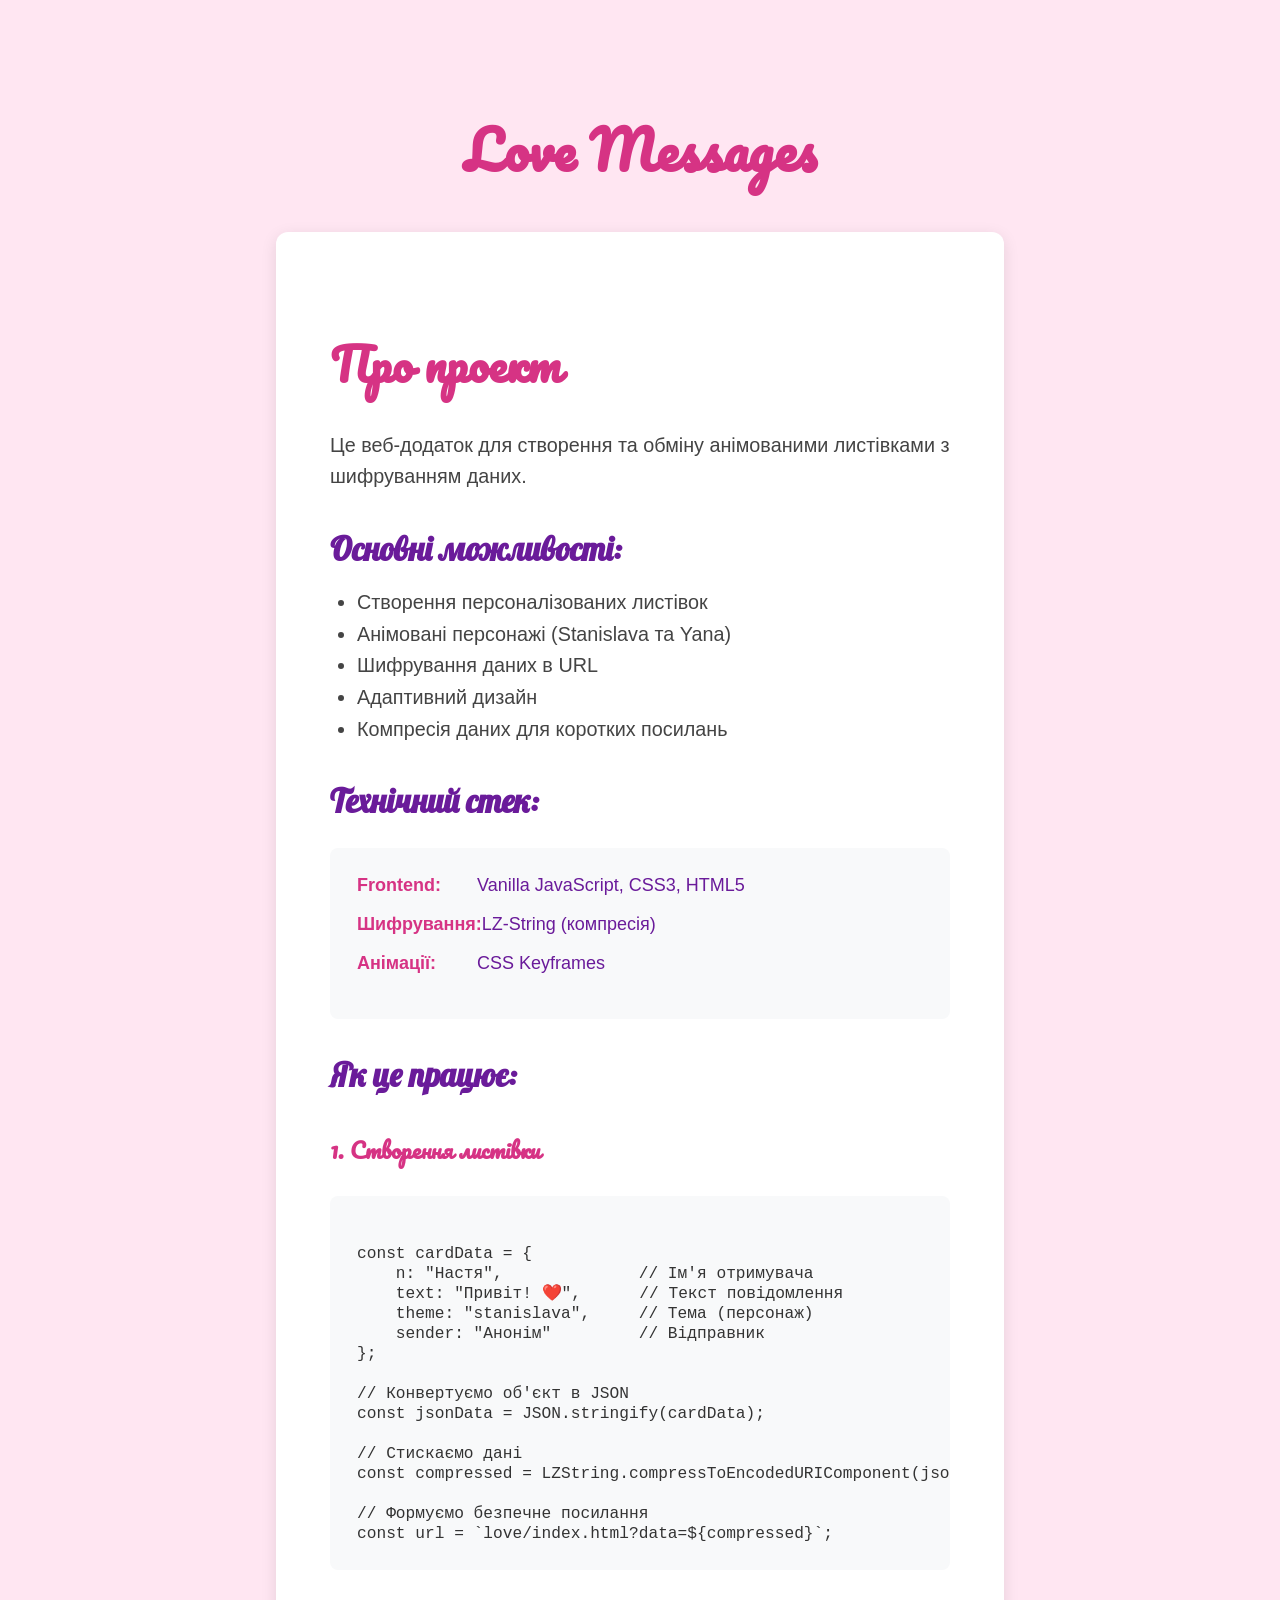
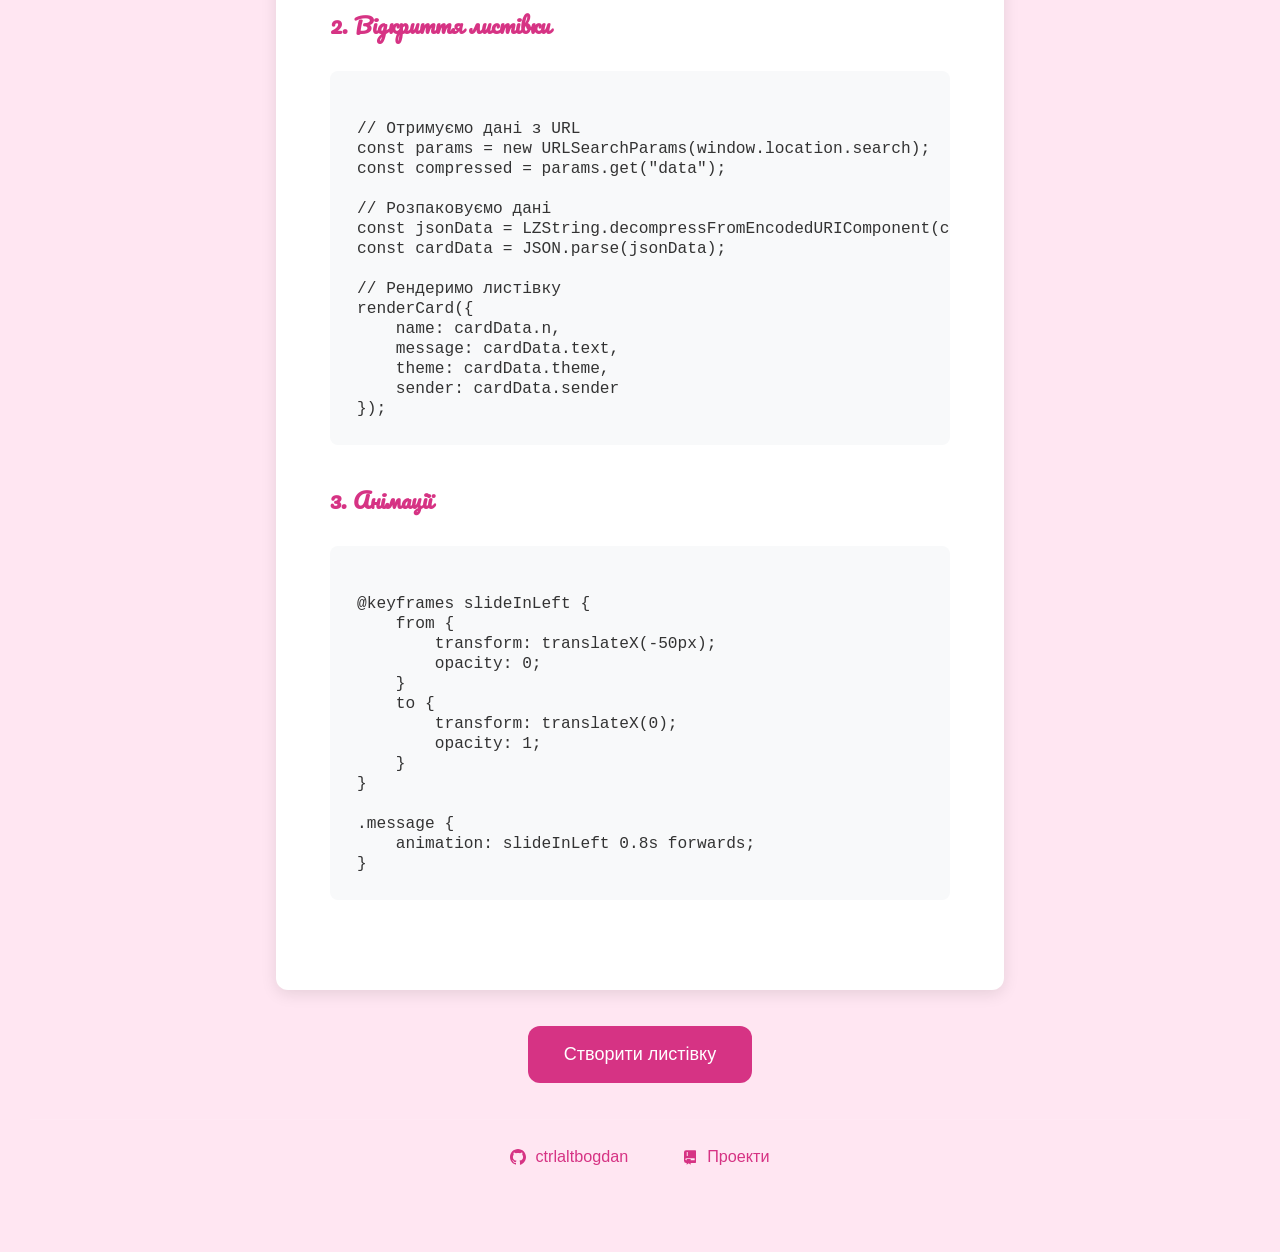
==== index.html @ c69ebb9a "v1.0.0" ====
<!DOCTYPE html>
<html lang="uk">
  <head>
    <meta charset="UTF-8" />
    <meta
      name="viewport"
      content="width=device-width, initial-scale=1.0, user-scalable=no"
    />
    <title>Love Messages - Створюй та діліться листівками</title>
    <link rel="stylesheet" href="./css/styles.css" />
  </head>
  <body>
    <div class="container main-page">
      <h1>Love Messages</h1>
      <div class="description-card">
        <h2>Про проект</h2>
        <p>
          Це веб-додаток для створення та обміну анімованими листівками з
          шифруванням даних.
        </p>

        <h3>Основні можливості:</h3>
        <ul>
          <li>Створення персоналізованих листівок</li>
          <li>Анімовані персонажі (Stanislava та Yana)</li>
          <li>Шифрування даних в URL</li>
          <li>Адаптивний дизайн</li>
          <li>Компресія даних для коротких посилань</li>
        </ul>

        <h3>Технічний стек:</h3>
        <div class="tech-stack">
          <div class="tech-item">
            <span class="tech-label">Frontend:</span>
            <span class="tech-value">Vanilla JavaScript, CSS3, HTML5</span>
          </div>
          <div class="tech-item">
            <span class="tech-label">Шифрування:</span>
            <span class="tech-value">LZ-String (компресія)</span>
          </div>
          <div class="tech-item">
            <span class="tech-label">Анімації:</span>
            <span class="tech-value">CSS Keyframes</span>
          </div>
        </div>

        <h3>Як це працює:</h3>
        <div class="code-blocks">
          <div class="code-section">
            <h4>1. Створення листівки</h4>
            <pre class="xcode-theme"><code class="css">
const cardData = {
    n: "Настя",              // Ім'я отримувача
    text: "Привіт! ❤️",      // Текст повідомлення
    theme: "stanislava",     // Тема (персонаж)
    sender: "Анонім"         // Відправник
};

// Конвертуємо об'єкт в JSON
const jsonData = JSON.stringify(cardData);

// Стискаємо дані
const compressed = LZString.compressToEncodedURIComponent(jsonData);

// Формуємо безпечне посилання
const url = `love/index.html?data=${compressed}`;</code></pre>
          </div>

          <div class="code-section">
            <h4>2. Відкриття листівки</h4>
            <pre class="xcode-theme"><code class="css">
// Отримуємо дані з URL
const params = new URLSearchParams(window.location.search);
const compressed = params.get("data");

// Розпаковуємо дані
const jsonData = LZString.decompressFromEncodedURIComponent(compressed);
const cardData = JSON.parse(jsonData);

// Рендеримо листівку
renderCard({
    name: cardData.n,
    message: cardData.text,
    theme: cardData.theme,
    sender: cardData.sender
});</code></pre>
          </div>

          <div class="code-section">
            <h4>3. Анімації</h4>
            <pre class="xcode-theme"><code class="css">
@keyframes slideInLeft {
    from {
        transform: translateX(-50px);
        opacity: 0;
    }
    to {
        transform: translateX(0);
        opacity: 1;
    }
}

.message {
    animation: slideInLeft 0.8s forwards;
}</code></pre>
          </div>
        </div>
      </div>

      <div class="cta-buttons">
        <a href="create/index.html" class="btn primary">Створити листівку</a>
      </div>
    </div>
    <footer class="footer">
      <div class="footer-links">
        <a href="https://github.com/CtrlAltBogdan" class="footer-link">
          <svg viewBox="0 0 24 24" fill="currentColor">
            <path
              d="M12 0C5.37 0 0 5.37 0 12c0 5.3 3.438 9.8 8.205 11.385.6.113.82-.258.82-.577 0-.285-.01-1.04-.015-2.04-3.338.724-4.042-1.61-4.042-1.61C4.422 18.07 3.633 17.7 3.633 17.7c-1.087-.744.084-.729.084-.729 1.205.084 1.838 1.236 1.838 1.236 1.07 1.835 2.809 1.305 3.495.998.108-.776.417-1.305.76-1.605-2.665-.3-5.466-1.332-5.466-5.93 0-1.31.465-2.38 1.235-3.22-.135-.303-.54-1.523.105-3.176 0 0 1.005-.322 3.3 1.23.96-.267 1.98-.399 3-.405 1.02.006 2.04.138 3 .405 2.28-1.552 3.285-1.23 3.285-1.23.645 1.653.24 2.873.12 3.176.765.84 1.23 1.91 1.23 3.22 0 4.61-2.805 5.625-5.475 5.92.42.36.81 1.096.81 2.22 0 1.606-.015 2.896-.015 3.286 0 .315.21.69.825.57C20.565 21.795 24 17.295 24 12c0-6.63-5.37-12-12-12"
            />
          </svg>
          ctrlaltbogdan
        </a>
        <a
          href="https://ctrlaltbogdan.github.io/home-work-school/"
          class="footer-link"
        >
          <svg viewBox="0 0 24 24" fill="currentColor">
            <path
              d="M13 21v2.5l-3-2-3 2V21h-.5A3.5 3.5 0 0 1 3 17.5V5a3 3 0 0 1 3-3h14a1 1 0 0 1 1 1v17a1 1 0 0 1-1 1h-7zm-6-4v-2h6v2h6v-3H6.5a1.5 1.5 0 0 0 0 3H7zM7 5v2h2V5H7zm0 3v2h2V8H7zm0 3в2h2v-2H7z"
            />
          </svg>
          Проекти
        </a>
      </div>
    </footer>
  </body>
</html>
---- css/styles.css ----
@import url('https://fonts.googleapis.com/css2?family=Pacifico&display=swap');
@import url('https://fonts.googleapis.com/css2?family=Lobster&display=swap');

:root {
    --primary-color: #d63384;
    --secondary-color: #6a1b9a;
    --background-color: #ffe6f2;
    --text-color: #444;
    --border-radius: 12px;
    --container-padding: 20px;
}

.container {
    width: min(90%, 1200px);
    margin: 0 auto;
    padding: var(--container-padding);
    box-sizing: border-box;
}

body {
    margin: 0;
    padding: 0;
    background-color: var(--background-color);
    min-height: 100vh;
    font-family: Arial, sans-serif;
    background-color: var(--background-color);
    margin: 0;
    padding: 20px;
    transition: all 0.3s ease;
}

h1 {
    text-align: center;
    font-family: 'Pacifico', cursive;
    color: var(--primary-color);
    margin-bottom: 20px;
    transition: color 0.3s ease;
    font-size: clamp(2rem, 5vw, 3rem);
}

html {
    font-size: 16px;
}

@media (min-width: 768px) {
    html {
        font-size: 18px;
    }
}

form {
    width: min(100%, 500px);
    margin: 1rem auto;
    padding: clamp(1rem, 5vw, 2rem);
    background: #fff;
    border-radius: var(--border-radius);
    box-shadow: 0 4px 16px rgba(0, 0, 0, 0.1);
}

form input[type="text"],
form textarea {
    width: 100%;
    padding: clamp(0.5rem, 2vw, 1rem);
    margin-bottom: 1rem;
    font-size: clamp(14px, 2vw, 16px);
}

#card {
    width: min(100%, 700px);
    margin: 1rem auto;
    padding: clamp(1rem, 5vw, 2.5rem);
    background: #fff;
    border-radius: var(--border-radius);
}

.card-header {
    text-align: center;
    padding: 10px;
    border-bottom: 1px solid #ddd;
}

.card-body {
    display: flex;
    gap: 1rem;
    padding: 15px 0;
}

@media (max-width: 768px) {
    .card-body {
        flex-direction: column;
    }
}

.card-content {
    display: grid;
    gap: 1rem;
    grid-template-columns: 1fr;
    opacity: 0;
    animation: fadeIn 1s forwards;
    min-height: 100%;
    align-content: space-between;
}

@media (min-width: 768px) {
    .card-content {
        grid-template-columns: repeat(2, 1fr);
        align-items: center;
    }
}

.image-container img {
    width: 100%;
    height: auto;
    max-height: 60vh;
    object-fit: contain;
}

.message {
    font-size: clamp(1rem, 2.5vw, 1.2rem);
    line-height: 1.6;
    word-wrap: break-word;
    overflow-wrap: break-word;
    white-space: normal;
    word-break: break-all;
    overflow-wrap: break-word;
    max-height: 300px;
    overflow-y: auto;
    scrollbar-width: thin;
    scrollbar-color: var(--primary-color) #ffe6f2;
}

.message h1 {
    font-size: clamp(1.5rem, 5vw, 2.5rem);
    margin-bottom: 1rem;
    font-family: 'Pacifico', cursive;
    color: var(--primary-color);
    margin-bottom: 10px;
    animation: slideInLeft 0.8s forwards;
    opacity: 0;
}

.message p {
    font-family: 'Lobster', cursive;
    color: var(--secondary-color);
    font-size: clamp(0.8rem, 2vw, 1rem);
    margin-bottom: 15px;
    animation: slideInRight 0.8s forwards;
    opacity: 0;
}

.message .sender {
    font-family: Arial, sans-serif;
    font-size: 14px;
    color: #444;
    text-align: right;
    animation: fadeIn 1s forwards;
    opacity: 0;
    margin-top: 0;
    margin-bottom: 10px;
}

button {
    font-size: clamp(14px, 2.5vw, 16px);
    padding: clamp(0.5rem, 2vw, 1rem) clamp(1rem, 4vw, 2rem);
    width: fit-content;
}

@media (max-width: 320px) {
    :root {
        --container-padding: 10px;
    }

    .message h1 {
        font-size: 1.2rem;
    }

    form label {
        font-size: 0.9rem;
    }
}

@media (min-width: 321px) and (max-width: 480px) {

    form,
    #card {
        padding: 15px;
    }

    .radio-group label {
        display: block;
        margin-bottom: 0.5rem;
    }
}

@media (min-width: 481px) and (max-width: 1024px) {
    .card-content {
        gap: 2rem;
    }

    .message {
        max-height: 400px;
        overflow-y: auto;
    }
}

@media (min-width: 1025px) {
    .container {
        padding: 40px;
    }

    .card-content {
        gap: 3rem;
    }

    form input[type="text"],
    form textarea {
        font-size: 16px;
    }
}

@media (min-width: 1400px) {
    html {
        font-size: 20px;
    }

    .container {
        max-width: 1400px;
    }
}

@media (orientation: landscape) and (max-height: 600px) {
    .card-content {
        grid-template-columns: repeat(2, 1fr);
    }

    .image-container img {
        max-height: 70vh;
    }
}

body {
    font-family: Arial, sans-serif;
    background-color: #ffe6f2;
    margin: 0;
    padding: 20px;
    transition: all 0.3s ease;
}

h1 {
    text-align: center;
    font-family: 'Pacifico', cursive;
    color: #d63384;
    margin-bottom: 20px;
    transition: color 0.3s ease;
}

form {
    max-width: 500px;
    margin: 20px auto;
    padding: 30px;
    background: #fff;
    border-radius: 12px;
    box-shadow: 0 4px 16px rgba(0, 0, 0, 0.1);
    transition: box-shadow 0.3s ease;
}

form label {
    display: block;
    margin-bottom: 8px;
    color: #777;
    font-size: 14px;
}

form input[type="text"],
form textarea {
    width: 100%;
    padding: 12px;
    margin-bottom: 20px;
    border: 2px solid #ddd;
    border-radius: 8px;
    box-sizing: border-box;
    font-size: 16px;
    transition: border-color 0.3s ease;
    color: #555;
}

form input[type="text"]:focus,
form textarea:focus {
    border-color: #d63384;
    outline: none;
    box-shadow: 0 2px 6px rgba(0, 0, 0, 0.1);
}

form textarea {
    height: 150px;
    resize: vertical;
    line-height: 1.6;
}

form input::placeholder,
form textarea::placeholder {
    color: #aaa;
    font-style: italic;
}

.radio-group {
    margin-bottom: 20px;
}

.radio-group label {
    display: inline-flex;
    align-items: center;
    margin-right: 15px;
    cursor: pointer;
    color: #555;
}

.radio-group input[type="radio"] {
    margin-right: 5px;
    appearance: none;
    width: 18px;
    height: 18px;
    border: 2px solid #ddd;
    border-radius: 50%;
    outline: none;
    cursor: pointer;
    transition: border-color 0.3s ease;
}

.radio-group input[type="radio"]:checked {
    border-color: #d63384;
    background-color: #d63384;
    background-image: radial-gradient(closest-side, white, white 60%, transparent 65%, transparent);
}

#card {
    max-width: 700px;
    margin: 30px auto;
    background: #fff;
    padding: 40px;
    border-radius: 16px;
    text-align: center;
    box-shadow: 0 6px 20px rgba(0, 0, 0, 0.15);
    transition: box-shadow 0.3s ease;
}

.sender {
    text-align: right;
    animation: slideInRight 0.8s forwards;
    color: #4444447a;
}

.card-content {
    display: flex;
    align-items: center;
    justify-content: space-between;
    opacity: 0;
    animation: fadeIn 1s forwards;
}

.message {
    padding: 20px;
    flex: 1;
    word-wrap: break-word;
    overflow-wrap: break-word;
    max-height: 300px;
    overflow-y: auto;
}

.image-container {
    padding: 20px;
    flex: 1;
    text-align: center;
}

button {
    background-color: #d63384;
    color: #fff;
    border: none;
    padding: 12px 24px;
    border-radius: 8px;
    margin-top: 20px;
    cursor: pointer;
    font-size: 16px;
    transition: background-color 0.3s ease, transform 0.2s ease;
    box-shadow: 0 2px 6px rgba(0, 0, 0, 0.1);
}

button:hover {
    background-color: #b52a6e;
    transform: translateY(-2px);
}

button:active {
    transform: translateY(0);
    box-shadow: 0 1px 4px rgba(0, 0, 0, 0.1);
}

@keyframes slideInLeft {
    from {
        transform: translateX(-50px);
        opacity: 0;
    }

    to {
        transform: translateX(0);
        opacity: 1;
    }
}

@keyframes slideInRight {
    from {
        transform: translateX(50px);
        opacity: 0;
    }

    to {
        transform: translateX(0);
        opacity: 1;
    }
}

@keyframes fadeIn {
    from {
        opacity: 0;
    }

    to {
        opacity: 1;
    }
}

.theme-yana .message {
    order: 1;
    animation: slideInLeft 1s forwards;
    text-align: left;
}

.theme-yana .image-container {
    order: 2;
    animation: slideInRight 1s forwards;
}

.theme-stanislava .message {
    order: 2;
    animation: slideInRight 1s forwards;
    text-align: right;
}

.theme-stanislava .image-container {
    order: 1;
    animation: slideInLeft 1s forwards;
}

.theme-stanislava .image-container img {
    transform: scaleX(-1);
}

.theme-yana .image-container img {
    transform: none;
}

.message h1 {
    font-family: 'Pacifico', cursive;
    color: #d63384;
}

.message p {
    font-family: 'Lobster', cursive;
    color: #6a1b9a;
}

.message .sender {
    font-family: Arial, sans-serif;
    font-size: 14px;
    color: #444;
    margin-top: 10px;
}

@media only screen and (max-width: 768px) {
    body {
        padding: 10px;
    }

    h1 {
        font-size: 2em;
    }

    form,
    #card {
        max-width: 95%;
        padding: 20px;
    }

    form label {
        font-size: 16px;
    }

    form input[type="text"],
    form textarea {
        font-size: 18px;
        padding: 12px;
    }

    .card-content {
        flex-direction: column;
    }

    .message,
    .image-container {
        padding: 15px;
    }

    button {
        font-size: 18px;
        padding: 14px 28px;
    }
}

img {
    max-width: 100%;
    height: auto;
}

.container {
    width: 90%;
    max-width: 1200px;
    margin: 0 auto;
    padding: 20px;
}

#card,
form {
    width: 100%;
    box-sizing: border-box;
}

@media only screen and (min-width: 1025px) {
    body {
        padding: 30px;
    }

    h1 {
        font-size: 3em;
    }

    form,
    #card {
        max-width: 800px;
        padding: 40px;
    }

    .card-content {
        flex-direction: row;
    }

    .message,
    .image-container {
        padding: 20px;
    }

    button {
        font-size: 18px;
        padding: 14px 28px;
    }
}

@media only screen and (min-width: 1025px) {
    .card-content {
        display: block;
    }

    .card-header {
        text-align: center;
        margin-bottom: 20px;
        border-bottom: 1px solid #ddd;
        padding-bottom: 10px;
    }

    .card-body {
        display: flex;
        flex-direction: row;
        justify-content: space-between;
        align-items: center;
    }

    .image-container,
    .message {
        flex: 1;
    }

    .image-container {
        margin-right: 20px;
    }
}

@media only screen and (min-width: 481px) and (max-width: 1024px) {
    body {
        padding: 20px;
    }

    h1 {
        font-size: 2.5em;
    }

    form,
    #card {
        max-width: 90%;
        padding: 30px;
    }

    .card-content {
        flex-direction: column;
    }

    .message,
    .image-container {
        padding: 18px;
    }

    button {
        font-size: 17px;
        padding: 12px 26px;
    }
}

@media only screen and (max-width: 480px) {
    body {
        padding: 10px;
    }

    h1 {
        font-size: 2em;
        margin-bottom: 15px;
    }

    form,
    #card {
        padding: 15px;
        max-width: 100%;
    }

    form label,
    .message p,
    .sender {
        font-size: 14px;
    }

    form input[type="text"],
    form textarea {
        font-size: 16px;
        padding: 10px;
    }

    .card-content {
        flex-direction: column;
        padding: 10px;
    }

    button {
        font-size: 16px;
        padding: 10px 20px;
    }
}

.create-page {
    padding-bottom: 40px;
}

.create-form {
    max-width: 600px;
    width: 100%;
    margin: 20px auto;
    background: #fff;
    padding: clamp(20px, 5vw, 40px);
    border-radius: var(--border-radius);
    box-shadow: 0 4px 16px rgba(0, 0, 0, 0.1);
    box-sizing: border-box;
}

.form-group {
    margin-bottom: clamp(15px, 4vw, 25px);
}

.form-group label {
    display: block;
    margin-bottom: 8px;
    color: var(--text-color);
    font-size: clamp(14px, 2vw, 16px);
    font-weight: 500;
}

.form-group input[type="text"],
.form-group textarea {
    width: 100%;
    padding: clamp(8px, 2vw, 12px);
    margin-bottom: 20px;
    border: 2px solid #ddd;
    border-radius: 8px;
    box-sizing: border-box;
    font-size: clamp(14px, 2vw, 16px);
    transition: border-color 0.3s ease;
    color: #555;
}

.form-group input[type="text"]:focus,
.form-group textarea:focus {
    border-color: var(--primary-color);
    outline: none;
    box-shadow: 0 2px 6px rgba(0, 0, 0, 0.1);
}

.form-group textarea {
    height: 150px;
    resize: vertical;
    line-height: 1.6;
}

.radio-group {
    margin-bottom: 20px;
}

.radio-label {
    margin-bottom: 10px;
    color: var(--text-color);
    font-size: clamp(14px, 2vw, 16px);
    font-weight: 500;
}

.radio-options {
    display: flex;
    flex-wrap: wrap;
    gap: clamp(10px, 3vw, 20px);
}

.radio-option {
    display: flex;
    align-items: center;
    cursor: pointer;
    padding: 5px;
    box-sizing: border-box;
}

.radio-option input[type="radio"] {
    appearance: none;
    width: clamp(16px, 3vw, 18px);
    height: clamp(16px, 3vw, 18px);
    border: 2px solid #ddd;
    border-radius: 50%;
    outline: none;
    cursor: pointer;
    transition: border-color 0.3s ease;
    margin-right: 8px;
}

.radio-option input[type="radio"]:checked {
    border-color: var(--primary-color);
    background-color: var(--primary-color);
    background-image: radial-gradient(closest-side, white, white 60%, transparent 65%, transparent);
}

.radio-text {
    font-size: clamp(14px, 2vw, 16px);
}

.submit-btn {
    width: 100%;
    max-width: 200px;
    margin: 20px auto 0;
    display: block;
    background: var(--primary-color);
    color: white;
    border: none;
    padding: clamp(12px, 3vw, 16px);
    border-radius: var(--border-radius);
    font-size: clamp(16px, 2.5vw, 18px);
    cursor: pointer;
    transition: all 0.3s ease;
}

.submit-btn:hover {
    background: var(--secondary-color);
    transform: translateY(-2px);
}

@media (max-width: 480px) {
    .create-form {
        padding: 15px;
    }

    .form-group {
        margin-bottom: 15px;
    }

    .radio-option {
        padding: 8px 0;
    }
}

@media (min-width: 481px) and (max-width: 768px) {
    .create-form {
        padding: 25px;
        margin: 15px auto;
    }
}

@media (min-width: 769px) {
    .create-form {
        padding: 40px;
    }

    .form-group input[type="text"],
    .form-group textarea {
        font-size: 16px;
    }
}

@media (max-height: 500px) and (orientation: landscape) {
    .create-form {
        max-width: 90%;
        padding: 15px;
    }

    .form-group {
        margin-bottom: 10px;
    }

    .radio-options {
        display: grid;
        grid-template-columns: repeat(2, 1fr);
    }
}

::-webkit-scrollbar {
    width: 0;
    height: 0;
}

::-webkit-scrollbar-track {
    background: transparent;
}

::-webkit-scrollbar-thumb {
    background: transparent;
}

* {
    scrollbar-width: none;
    scrollbar-color: transparent transparent;
}

.message::-webkit-scrollbar {
    width: 6px;
    height: 6px;
}

.message::-webkit-scrollbar-track {
    background: #ffe6f2;
}

.message::-webkit-scrollbar-thumb {
    background: var(--primary-color);
    border-radius: 3px;
}

.message::-webkit-scrollbar-thumb:hover {
    background: var(--secondary-color);
}

.message {
    scrollbar-width: thin;
    scrollbar-color: var(--primary-color) #ffe6f2;
}

.main-page {
    max-width: 800px;
    margin: 0 auto;
    padding: 2rem;
}

.description-card {
    background: white;
    padding: clamp(1.5rem, 5vw, 3rem);
    border-radius: var(--border-radius);
    box-shadow: 0 4px 16px rgba(0, 0, 0, 0.1);
    margin: 2rem 0;
}

.description-card h2 {
    color: var(--primary-color);
    font-family: 'Pacifico', cursive;
    font-size: clamp(1.8rem, 4vw, 2.5rem);
    margin-bottom: 1.5rem;
}

.description-card h3 {
    color: var(--secondary-color);
    font-family: 'Lobster', cursive;
    font-size: clamp(1.2rem, 3vw, 1.8rem);
    margin: 2rem 0 1rem;
}

.description-card p,
.description-card li {
    font-size: clamp(1rem, 2vw, 1.1rem);
    line-height: 1.6;
    color: var(--text-color);
}

.description-card ul,
.description-card ol {
    padding-left: 1.5rem;
    margin: 1rem 0;
}

.code-example {
    background: #f8f9fa;
    padding: 1.5rem;
    border-radius: 8px;
    margin: 1.5rem 0;
}

.code-example pre {
    margin: 0;
    overflow-x: auto;
}

.code-example code {
    font-family: monospace;
    font-size: 0.9rem;
    color: #333;
}

.cta-buttons {
    display: flex;
    gap: 1rem;
    justify-content: center;
    margin-top: 2rem;
}

.btn {
    text-decoration: none;
    padding: 1rem 2rem;
    border-radius: var(--border-radius);
    font-weight: 500;
    transition: all 0.3s ease;
}

.btn.primary {
    background: var(--primary-color);
    color: white;
}

.btn.secondary {
    background: var(--secondary-color);
    color: white;
}

.btn:hover {
    transform: translateY(-2px);
    box-shadow: 0 4px 12px rgba(0, 0, 0, 0.15);
}

@media (max-width: 768px) {
    .cta-buttons {
        flex-direction: column;
    }

    .btn {
        text-align: center;
    }
}

.code-blocks {
    margin: 2rem 0;
}

.code-section {
    margin-bottom: 2rem;
}

.code-section h4 {
    color: var(--primary-color);
    font-family: 'Pacifico', cursive;
    font-size: 1.2rem;
    margin-bottom: 1rem;
}

.xcode-theme {
    background: #f8f9fa;
    padding: 1.5rem;
    border-radius: 8px;
    margin: 1.5rem 0;
    overflow-x: auto;
}

.xcode-theme code {
    font-family: monospace;
    font-size: 0.9rem;
    color: #333;
}

.footer {
    border-top: 1px solid rgba(255, 255, 255, 0.1);
    text-align: center;
    width: 100%;
    box-sizing: border-box;
}

.footer-links {
    display: flex;
    justify-content: center;
    align-items: center;
    gap: clamp(1rem, 4vw, 2rem);
    margin: 0 auto;
    flex-wrap: nowrap;
    max-width: 100%;
    padding: 0 10px;
}

.footer-link {
    color: var(--primary-color);
    text-decoration: none;
    font-size: clamp(0.8rem, 3vw, 0.9rem);
    transition: all 0.3s ease;
    display: flex;
    align-items: center;
    gap: 0.5rem;
    white-space: nowrap;
    padding: 0.5rem;
    flex: 0 1 auto;
}

.footer-link svg {
    width: clamp(14px, 3vw, 16px);
    height: clamp(14px, 3vw, 16px);
    flex-shrink: 0;
}

@media (max-width: 768px) {
    .footer {
        padding: 1.5rem 0.5rem;
        margin-top: 2rem;
    }

    .footer-links {
        flex-direction: row;
        justify-content: space-around;
        width: 100%;
    }

    .footer-link {
        font-size: 0.8rem;
        padding: 0.4rem;
    }
}

@media (max-width: 360px) {
    .footer-link {
        font-size: 0.75rem;
        gap: 0.3rem;
    }

    .footer-link svg {
        width: 12px;
        height: 12px;
    }
}

.footer {
    border-top: 1px solid rgba(255, 255, 255, 0.1);
    text-align: center;
}

.footer-links {
    display: flex;
    justify-content: center;
    gap: 2rem;
    margin-top: 1rem;
}

.footer-link {
    color: var(--primary-color);
    text-decoration: none;
    font-size: 0.9rem;
    transition: all 0.3s ease;
    display: flex;
    align-items: center;
    gap: 0.5rem;
}

.footer-link:hover {
    color: var(--secondary-color);
    transform: translateY(-2px);
}

.footer-link svg {
    width: 16px;
    height: 16px;
}

@media (max-width: 768px) {
    .footer-links {
        gap: 1rem;
    }
}

.tech-stack {
    background: #f8f9fa;
    border-radius: 8px;
    padding: 1.5rem;
    margin: 1.5rem 0;
}

.tech-item {
    display: flex;
    margin-bottom: 1rem;
    align-items: center;
}

.tech-label {
    font-weight: 600;
    color: var(--primary-color);
    min-width: 120px;
}

.tech-value {
    color: var(--secondary-color);
}

@media (max-width: 768px) {
    .xcode-theme {
        font-size: 12px;
        padding: 1rem;
    }

    .tech-item {
        flex-direction: column;
        align-items: flex-start;
    }

    .tech-label {
        margin-bottom: 0.5rem;
    }
}
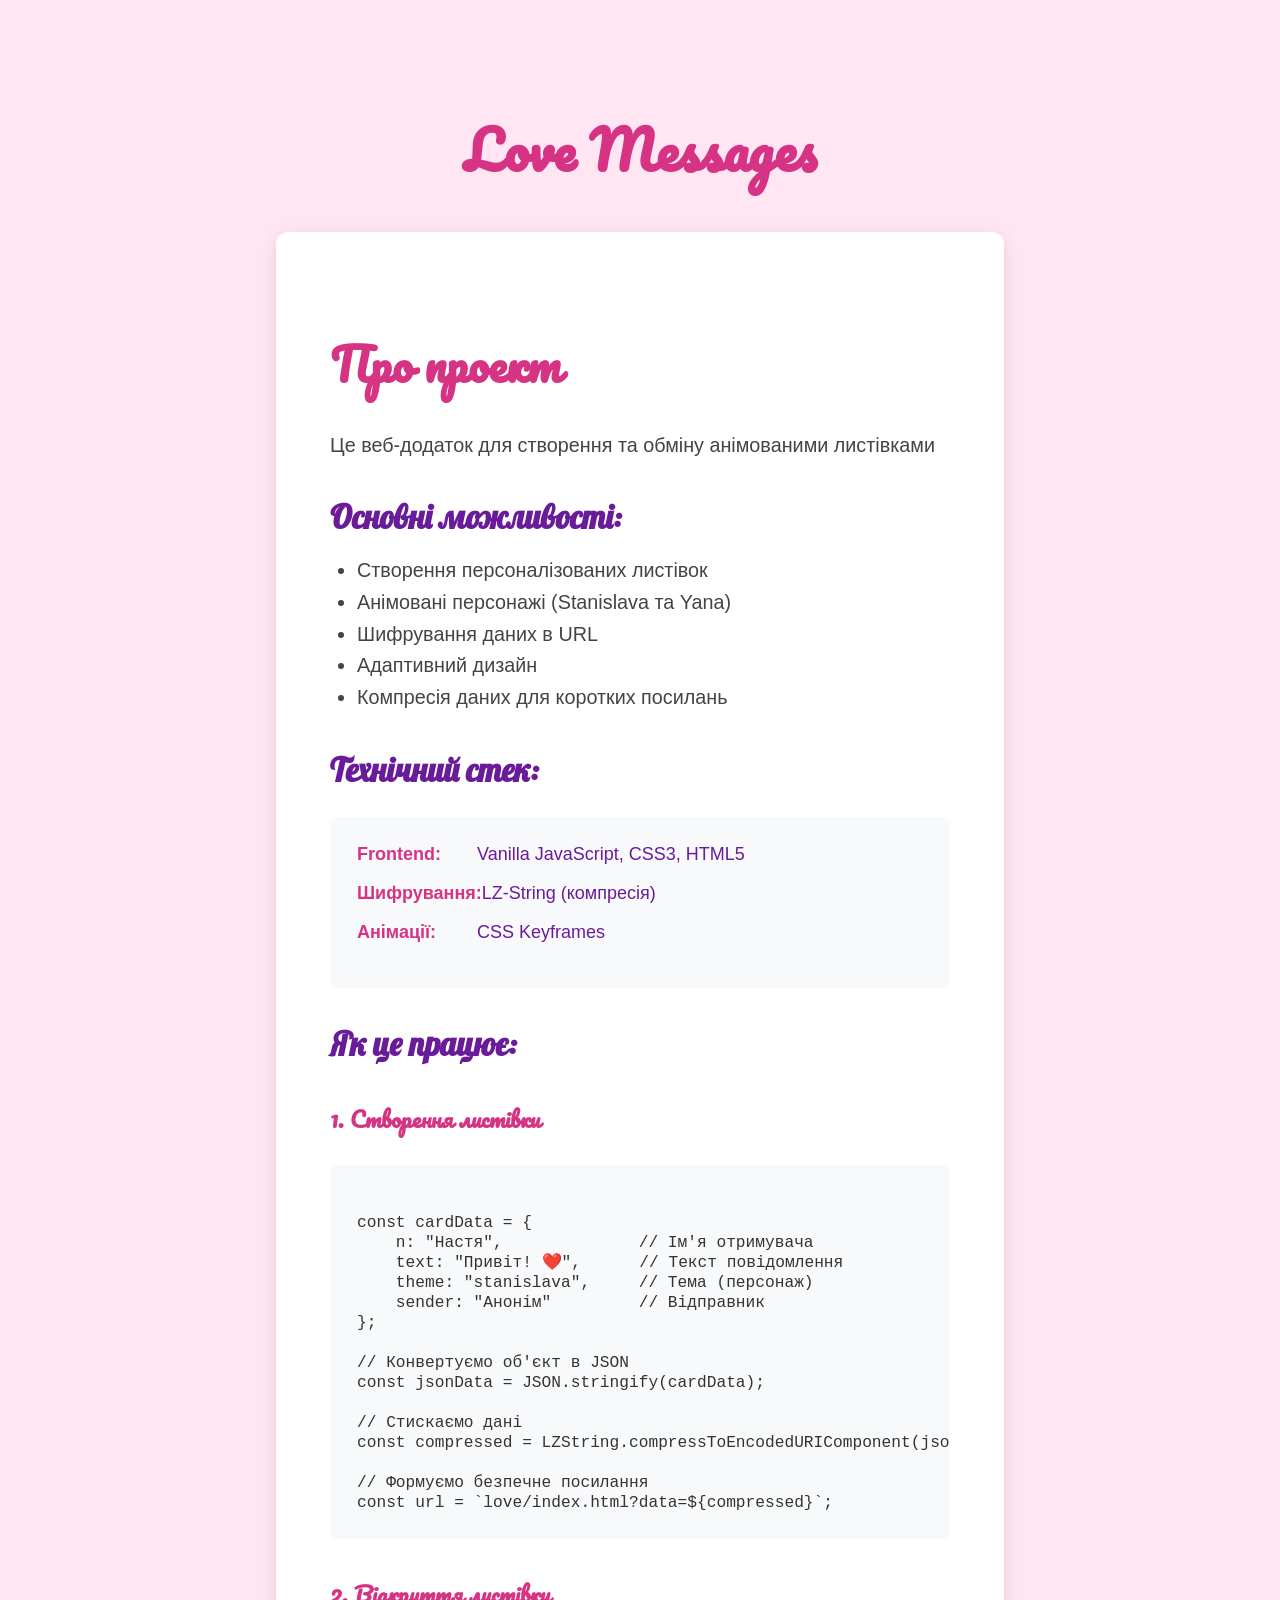
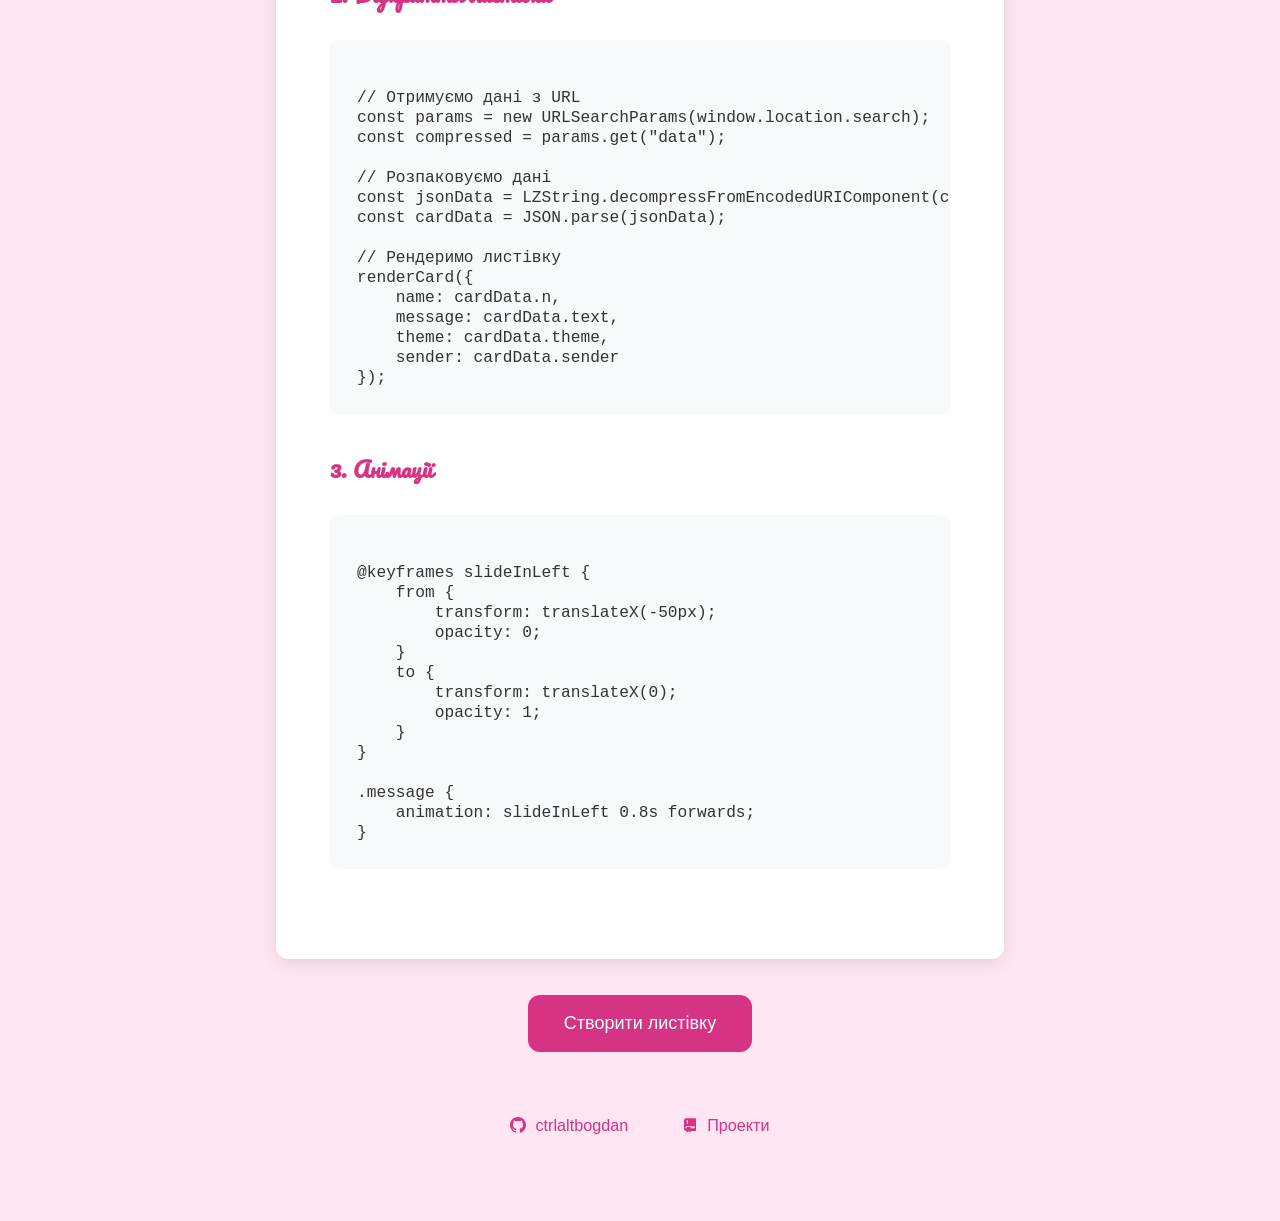
==== commit f9c17657: "Update index.html" ====
--- a/index.html
+++ b/index.html
@@ -15,8 +15,7 @@
       <div class="description-card">
         <h2>Про проект</h2>
         <p>
-          Це веб-додаток для створення та обміну анімованими листівками з
-          шифруванням даних.
+          Це веб-додаток для створення та обміну анімованими листівками
         </p>
 
         <h3>Основні можливості:</h3>
